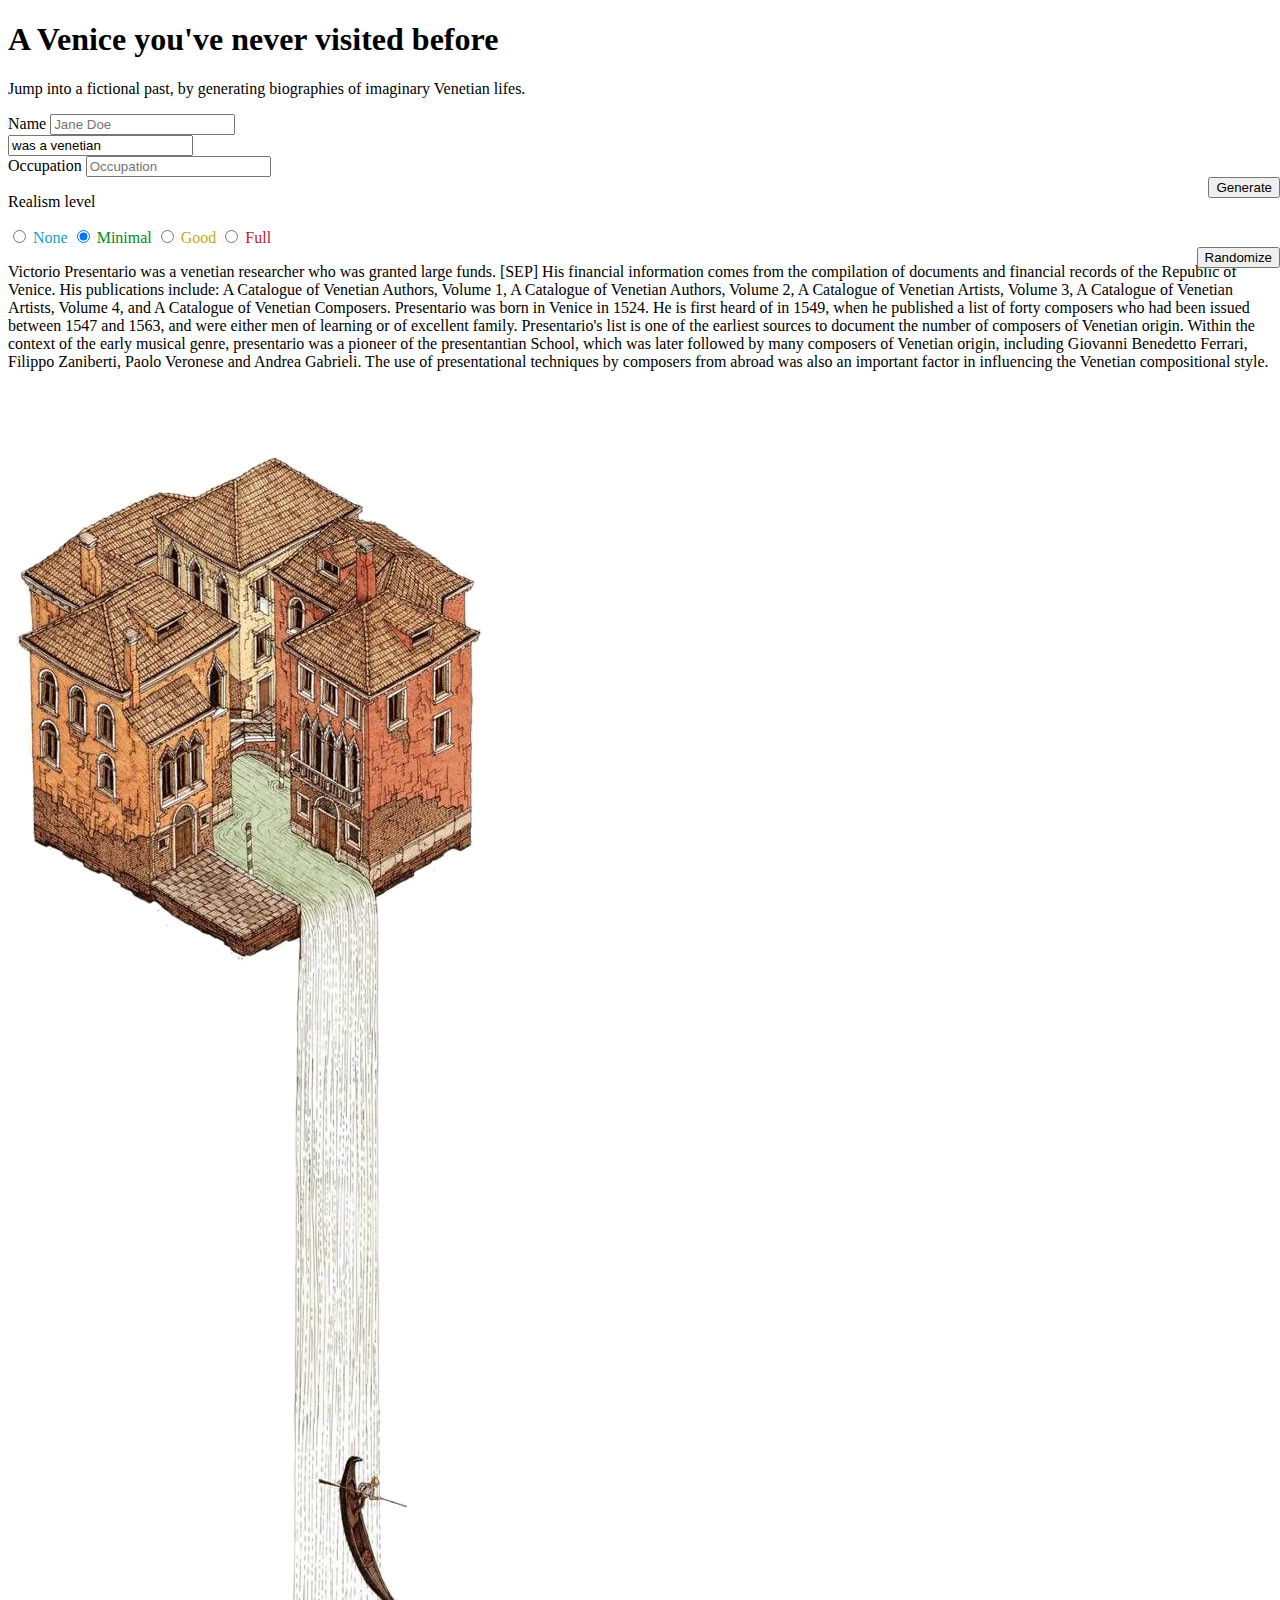
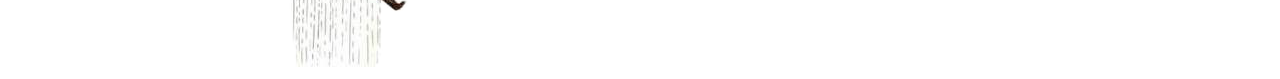
==== templates/index.html @ 96cb83ce "fix requirements" ====
<!DOCTYPE html>
<html lang="en">
  <head>
        <!-- Required meta tags -->
        <meta charset="utf-8">
        <meta name="viewport" content="width=device-width, initial-scale=1, shrink-to-fit=no">

        <title> Venetian biographies </title>


        <!-- Bootstrap CSS -->
        <link rel="stylesheet" href="https://cdn.jsdelivr.net/npm/bootstrap@4.5.3/dist/css/bootstrap.min.css" integrity="sha384-TX8t27EcRE3e/ihU7zmQxVncDAy5uIKz4rEkgIXeMed4M0jlfIDPvg6uqKI2xXr2" crossorigin="anonymous">

        <link rel="stylesheet" href="{{ url_for('static', filename= 'css/main.css') }}">
    </head>
  <body>
    
    <div id="colorsplash"></div>

    <div class="container-md">
        <div class="row">
            <div class="col">


                <div class="mx-auto my-5">
                    <h1>A Venice you've never visited before</h1>
                    <p class="lead">Jump into a fictional past, by generating biographies of imaginary Venetian lifes.</p>
                </div>

                <!-- <div class="row">

                </div> -->


                <form name="generateform" id="generateform" method="POST" action="/"> <!-- class="form-inline"> -->

                    <div class="form-group row">
                        <div class="form-group">
                            <label class="sr-only" for="name">Name</label>
                            <input type="text" class="form-control mb-1 mr-sm-1" id="name" name="name" placeholder="Jane Doe" required>
                        </div>
                    
                        <div class="col-sm-2">
                            <input type="text" readonly class="form-control-plaintext" id="middlePrompt" value="was a venetian">
                        </div>

                        <div class="col-sm-5">
                            <label class="sr-only" for="occupation">Occupation</label>
                            <input type="text" class="form-control mb-1 mr-sm-1" id="occupation" name="occupation" placeholder="Occupation" required>
                        </div>

                        <!-- <div class="form-group row float-sm-right"> -->

                            <!-- <div class="col-sm-auto "> -->
                                <input type="submit" name="action" value="Generate" class="btn btn-primary mb-1" style="position: absolute; right: 0;"></input>
                            <!-- </div> -->
                        <!-- </div> -->

                       

                    </div>


                    <!-- <hr> -->
                    <p class="lead">Realism level</p>    
                    
                    <div class="btn-group col-sm-auto radiochecks" data-toggle="buttons">
                        <label class="btn" style="color:#17a2b8">
                            <input type="radio" name="fidelity" id="fidelity_0" value="0" autocomplete="off"><!-- None --></input>
                            <span class="glyphicon glyphicon-ok">None</span>
                        </label>

                        <label class="btn" style="color:#008a20">
                            <input type="radio" name="fidelity" id="fidelity_1" value="1"  autocomplete="off" checked="checked">
                            <span class="glyphicon glyphicon-ok">Minimal</span>
                        </label>

                        <label class="btn" style="color:#c3ac14">
                            <input type="radio" name="fidelity" id="fidelity_2" value="2" autocomplete="off">
                            <span class="glyphicon glyphicon-ok">Good</span>
                        </label>

                        <label class="btn" style="color:#bd2130">
                            <input type="radio" name="fidelity" id="fidelity_3" value="3" autocomplete="off">
                            <span class="glyphicon glyphicon-ok">Full</span>
                        </label>
                    </div>
                    
                </form>



                 <div class="col-sm-auto" id="randomize-div">
                    <input type="submit" id="randomize-button" name="action" value="Randomize" class="btn btn-dark mb-1" style="position: absolute; right: 0;"></input>
                </div>

                  <div id="biography" class="my-5">
                      <p class="text-justify">Victorio Presentario was a venetian researcher who was granted large funds. [SEP] His financial information comes from the compilation of documents and financial records of the Republic of Venice. His publications include:  A Catalogue of Venetian Authors, Volume 1, A Catalogue of Venetian Authors, Volume 2, A Catalogue of Venetian Artists, Volume 3, A Catalogue of Venetian Artists, Volume 4, and A Catalogue of Venetian Composers.     Presentario was born in Venice in 1524. He is first heard of in 1549, when he published a list of forty composers who had been issued between 1547 and 1563, and were either men of learning or of excellent family. Presentario's list is one of the earliest sources to document the number of composers of Venetian origin. Within the context of the early musical genre, presentario was a pioneer of the presentantian School, which was later followed by many composers of Venetian origin, including Giovanni Benedetto Ferrari, Filippo Zaniberti, Paolo Veronese and Andrea Gabrieli. The use of presentational techniques by composers from abroad was also an important factor in influencing the Venetian compositional style.</p>
                  </div>

            </div>

            <div class="col-md-3" id="decodiv">
                <img class="img-responsive" src="/static/pngegg.png" alt="A drawing of Venice." id="decoration">
            </div>

            <!-- </div> -->
            
        </div>
    </div>
    	

<!-- jQuery & Bootstrap JS -->
<script src="https://code.jquery.com/jquery-3.5.1.slim.min.js" integrity="sha384-DfXdz2htPH0lsSSs5nCTpuj/zy4C+OGpamoFVy38MVBnE+IbbVYUew+OrCXaRkfj" crossorigin="anonymous"></script>
<script src="https://cdn.jsdelivr.net/npm/bootstrap@4.5.3/dist/js/bootstrap.bundle.min.js" integrity="sha384-ho+j7jyWK8fNQe+A12Hb8AhRq26LrZ/JpcUGGOn+Y7RsweNrtN/tE3MoK7ZeZDyx" crossorigin="anonymous"></script>
<script src="//ajax.googleapis.com/ajax/libs/jquery/1.11.1/jquery.min.js"></script>

<!-- Scripts to update the page content with server's response -->
<!-- <script>
function ajaxSend() {
    //Input element
    var input = document.getElementById('randomize-button'); 
    //Content element to show message later
    var content = document.getElementById('biography'); 

    var xhr = new XMLHttpRequest(); //New object created
    
    //Check for state change of this object.
    xhr.onreadystatechange = function() {
        // $('#biography p').html("<p>Success!</p>");
        // if(this.readyState === 4 && this.status === 200) {
        //     //If status is 200, show success.
        //     // content.innerHTML = this.response; 
        //     // content.innerHTML = this.response; 
        //     $('#biography p').html( this.responseText );
        // } else if(this.status === 400) {
        //     //If status is 400, show failure
        //     content.innerHTML = "<p>Failed.</p>"; 

        // } else {
        //     //Else show working on webpage.
        //     content.innerHTML = "<p>Working...</p>" ; 
        // }
        $('#biography p').html( "Hi" );
    }
    //Open a POST request to send data
    xhr.open('GET', '/', true); 
    //Send the input in query url
    xhr.send(); 
}
</script> -->

<!-- Generate -->
<script>
    (function($){
        function processForm( e ){
            $.ajax({
                url: '/',
                dataType: 'text',
                type: 'post',
                contentType: 'application/x-www-form-urlencoded',
                // contentType: 'application/json',
                data: $(this).serialize(),
                success: function( data, textStatus, jQxhr ){
                    $('#biography p').html( data );
                },
                error: function( jqXhr, textStatus, errorThrown ){
                    console.log( errorThrown );
                }
            });

            e.preventDefault();
        }

        $('#generateform').submit( processForm );
    })(jQuery);
</script>

<!-- Randomize -->
<!-- <script>
    (function($){
        function processForm( e ){
            $.ajax({
                url: '/',
                dataType: 'text',
                type: 'get',
                contentType: 'application/x-www-form-urlencoded',
                // contentType: 'application/json',
                data: $(this).serialize(),
                success: function( data, textStatus, jQxhr ){
                    $('#biography p').html( data );
                },
                error: function( jqXhr, textStatus, errorThrown ){
                    console.log( errorThrown );
                }
            });

            e.preventDefault();
        }

        $('#randomizeform').submit( processForm );
    })(jQuery);
</script> -->

<script src="https://code.jquery.com/jquery-3.5.1.min.js"></script>
<script>
$(document).ready(function(){
    $("#randomize-button").click(function(){
        $.get("/random", function(data){
            // Display the returned data in browser
            // $("#biography").text(data);
            var resp = JSON.parse(data);
            var name = document.getElementById("name");
            name.value = resp.name;
            occupation.value = resp.occupation;

        });
    });
});
</script>

  </body>
</html>
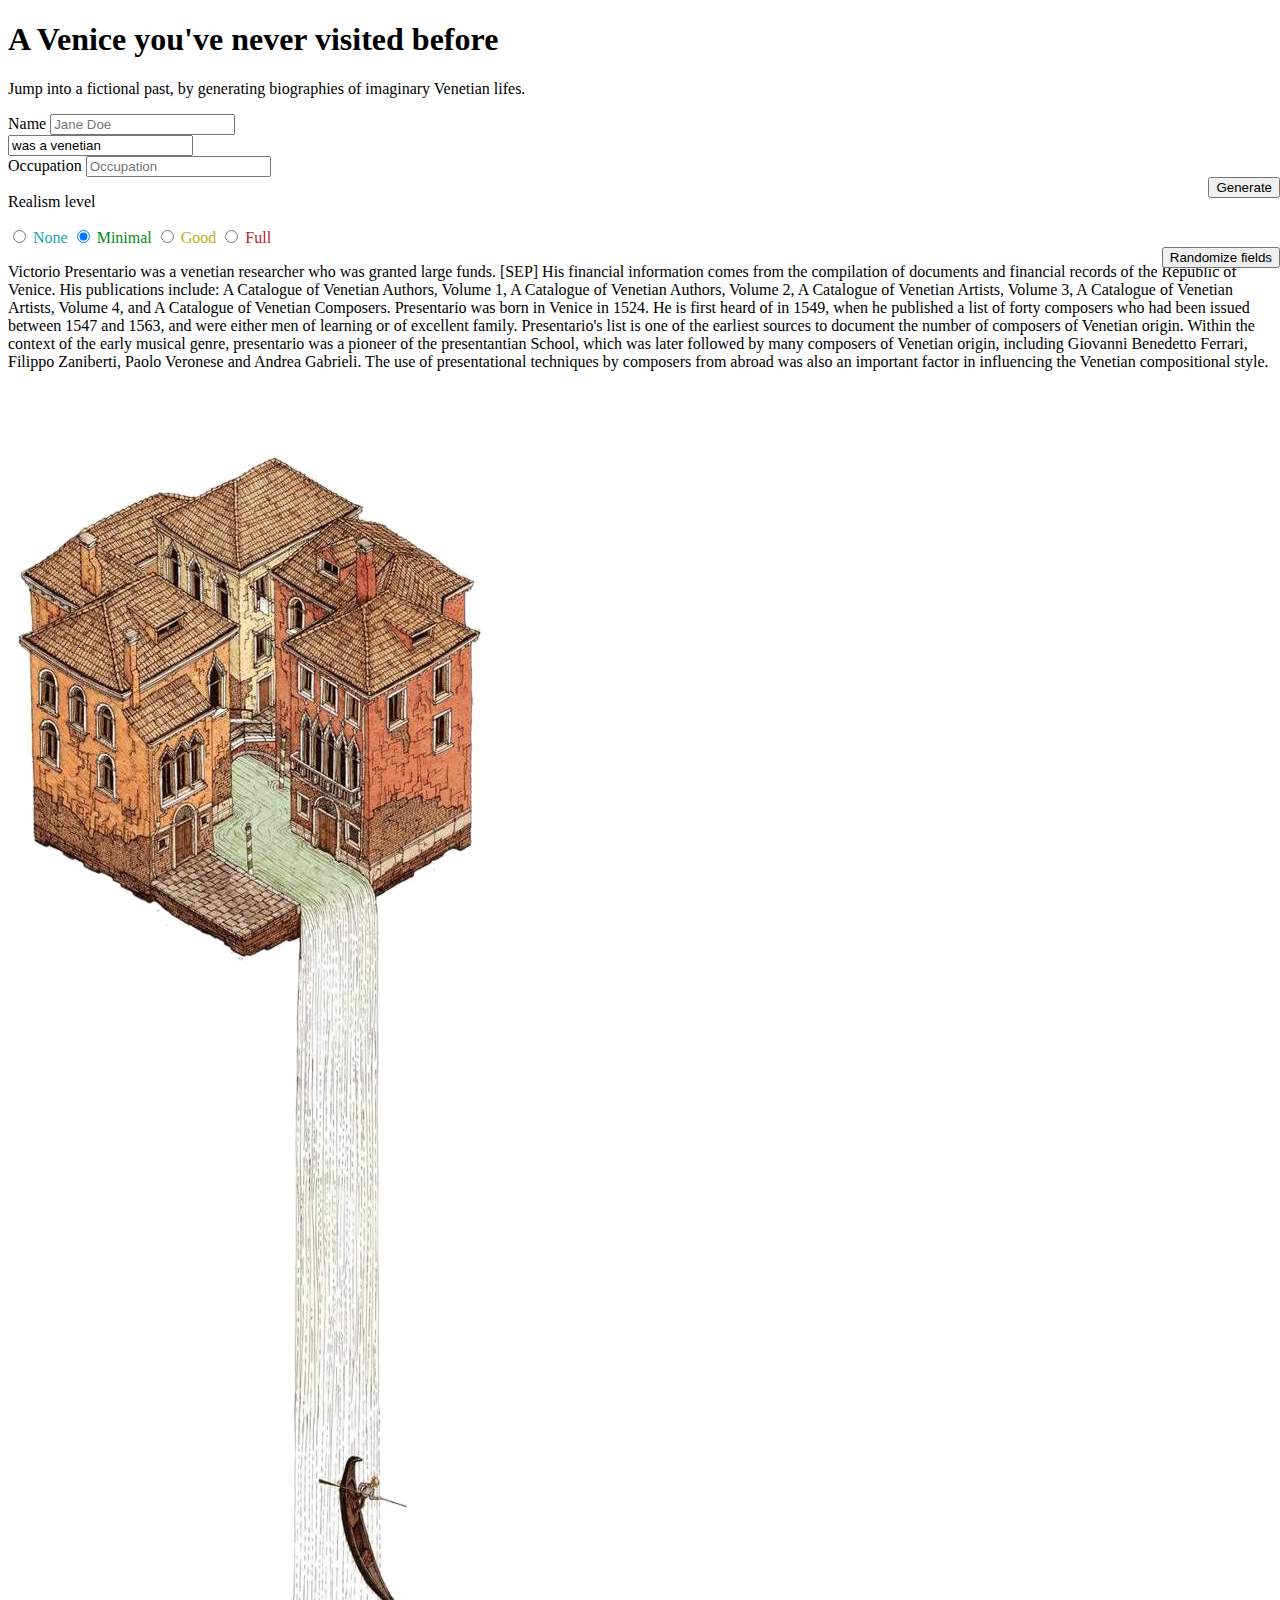
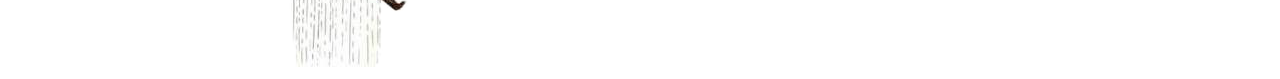
==== commit 2208027b: "link server to API" ====
--- a/templates/index.html
+++ b/templates/index.html
@@ -71,17 +71,17 @@
                         </label>
 
                         <label class="btn" style="color:#008a20">
-                            <input type="radio" name="fidelity" id="fidelity_1" value="1"  autocomplete="off" checked="checked">
+                            <input type="radio" name="fidelity" id="fidelity_1" value="0.25"  autocomplete="off" checked="checked">
                             <span class="glyphicon glyphicon-ok">Minimal</span>
                         </label>
 
                         <label class="btn" style="color:#c3ac14">
-                            <input type="radio" name="fidelity" id="fidelity_2" value="2" autocomplete="off">
+                            <input type="radio" name="fidelity" id="fidelity_2" value="0.5" autocomplete="off">
                             <span class="glyphicon glyphicon-ok">Good</span>
                         </label>
 
                         <label class="btn" style="color:#bd2130">
-                            <input type="radio" name="fidelity" id="fidelity_3" value="3" autocomplete="off">
+                            <input type="radio" name="fidelity" id="fidelity_3" value="0.7" autocomplete="off">
                             <span class="glyphicon glyphicon-ok">Full</span>
                         </label>
                     </div>
@@ -91,7 +91,7 @@
 
 
                  <div class="col-sm-auto" id="randomize-div">
-                    <input type="submit" id="randomize-button" name="action" value="Randomize" class="btn btn-dark mb-1" style="position: absolute; right: 0;"></input>
+                    <input type="submit" id="randomize-button" name="action" value="Randomize fields" class="btn btn-dark mb-1" style="position: absolute; right: 0;"></input>
                 </div>
 
                   <div id="biography" class="my-5">
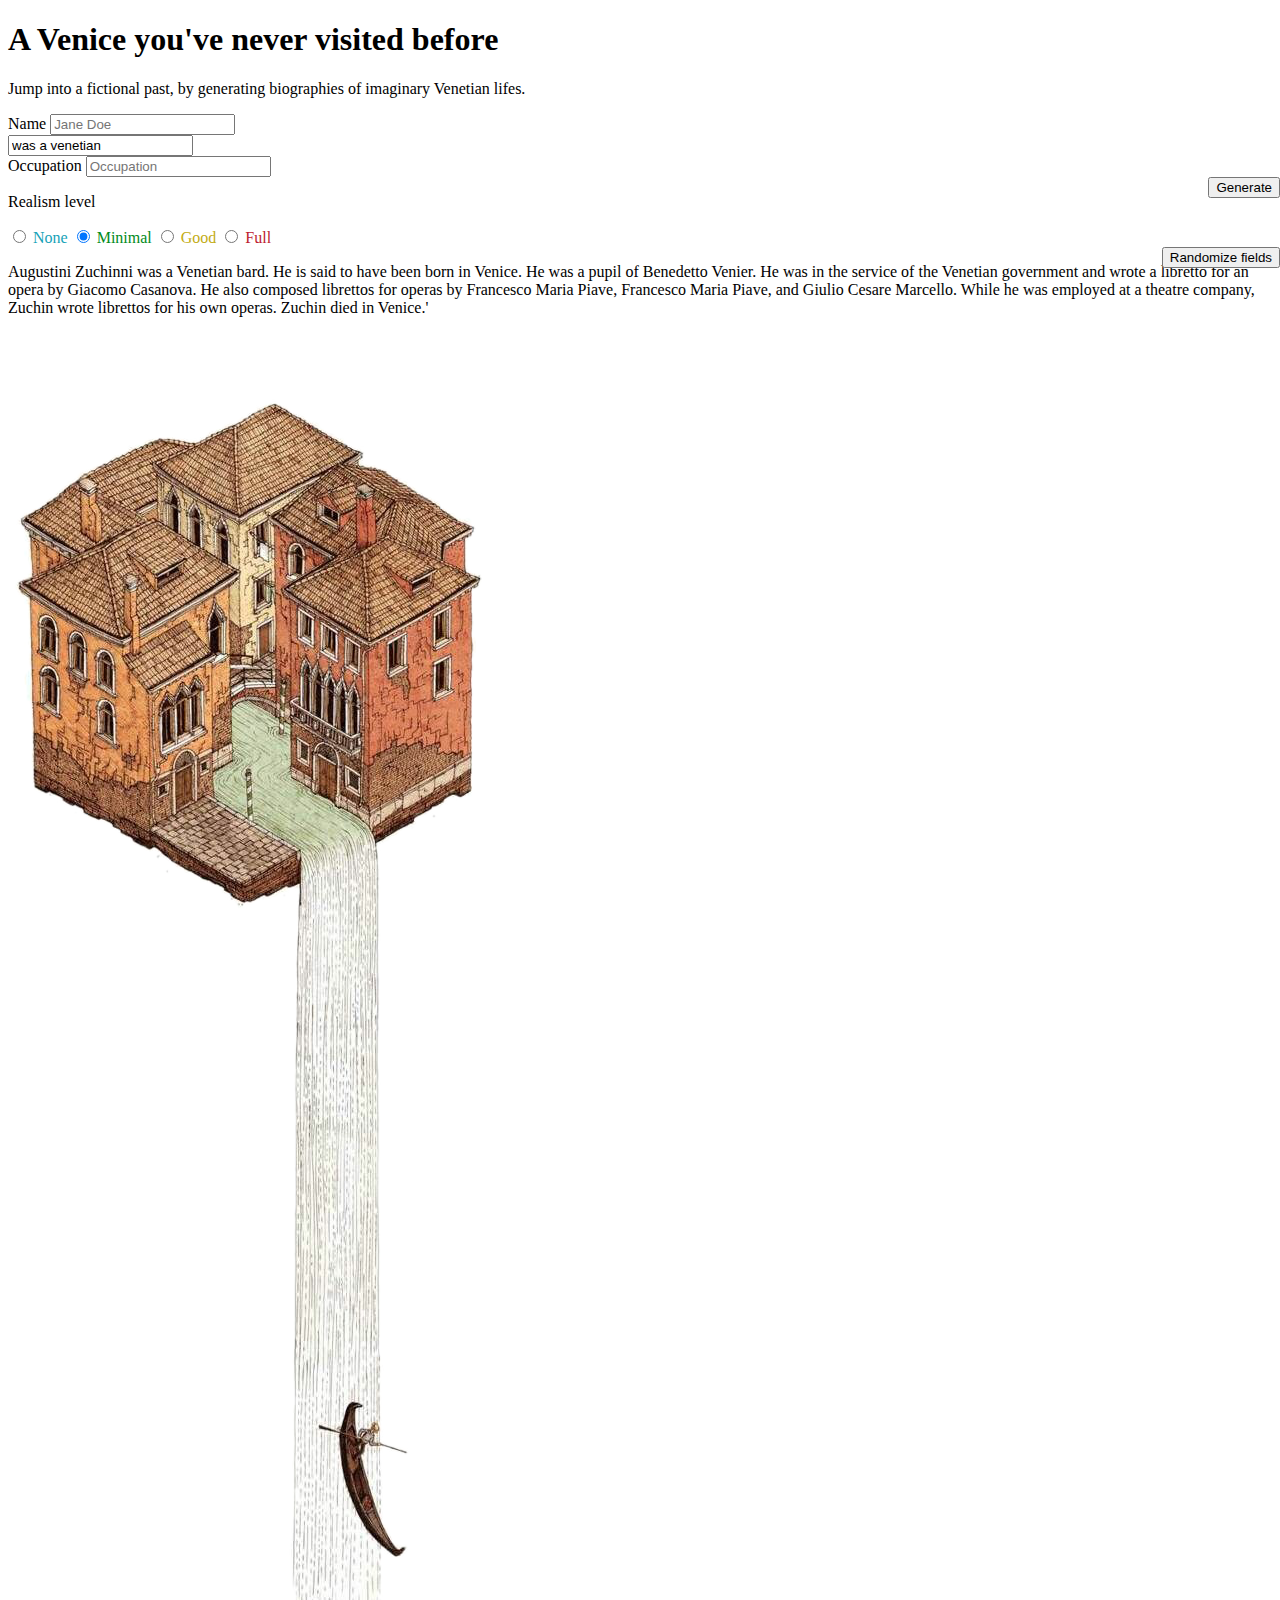
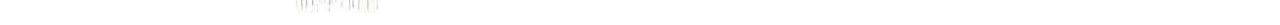
==== commit 7f37639d: "add default bio to server" ====
--- a/templates/index.html
+++ b/templates/index.html
@@ -95,7 +95,7 @@
                 </div>
 
                   <div id="biography" class="my-5">
-                      <p class="text-justify">Victorio Presentario was a venetian researcher who was granted large funds. [SEP] His financial information comes from the compilation of documents and financial records of the Republic of Venice. His publications include:  A Catalogue of Venetian Authors, Volume 1, A Catalogue of Venetian Authors, Volume 2, A Catalogue of Venetian Artists, Volume 3, A Catalogue of Venetian Artists, Volume 4, and A Catalogue of Venetian Composers.     Presentario was born in Venice in 1524. He is first heard of in 1549, when he published a list of forty composers who had been issued between 1547 and 1563, and were either men of learning or of excellent family. Presentario's list is one of the earliest sources to document the number of composers of Venetian origin. Within the context of the early musical genre, presentario was a pioneer of the presentantian School, which was later followed by many composers of Venetian origin, including Giovanni Benedetto Ferrari, Filippo Zaniberti, Paolo Veronese and Andrea Gabrieli. The use of presentational techniques by composers from abroad was also an important factor in influencing the Venetian compositional style.</p>
+                      <p class="text-justify">Augustini Zuchinni was a Venetian bard. He is said to have been born in Venice. He was a pupil of Benedetto Venier. He was in the service of the Venetian government and wrote a libretto for an opera by Giacomo Casanova. He also composed librettos for operas by Francesco Maria Piave, Francesco Maria Piave, and Giulio Cesare Marcello. While he was employed at a theatre company, Zuchin wrote librettos for his own operas. Zuchin died in Venice.'</p>
                   </div>
 
             </div>
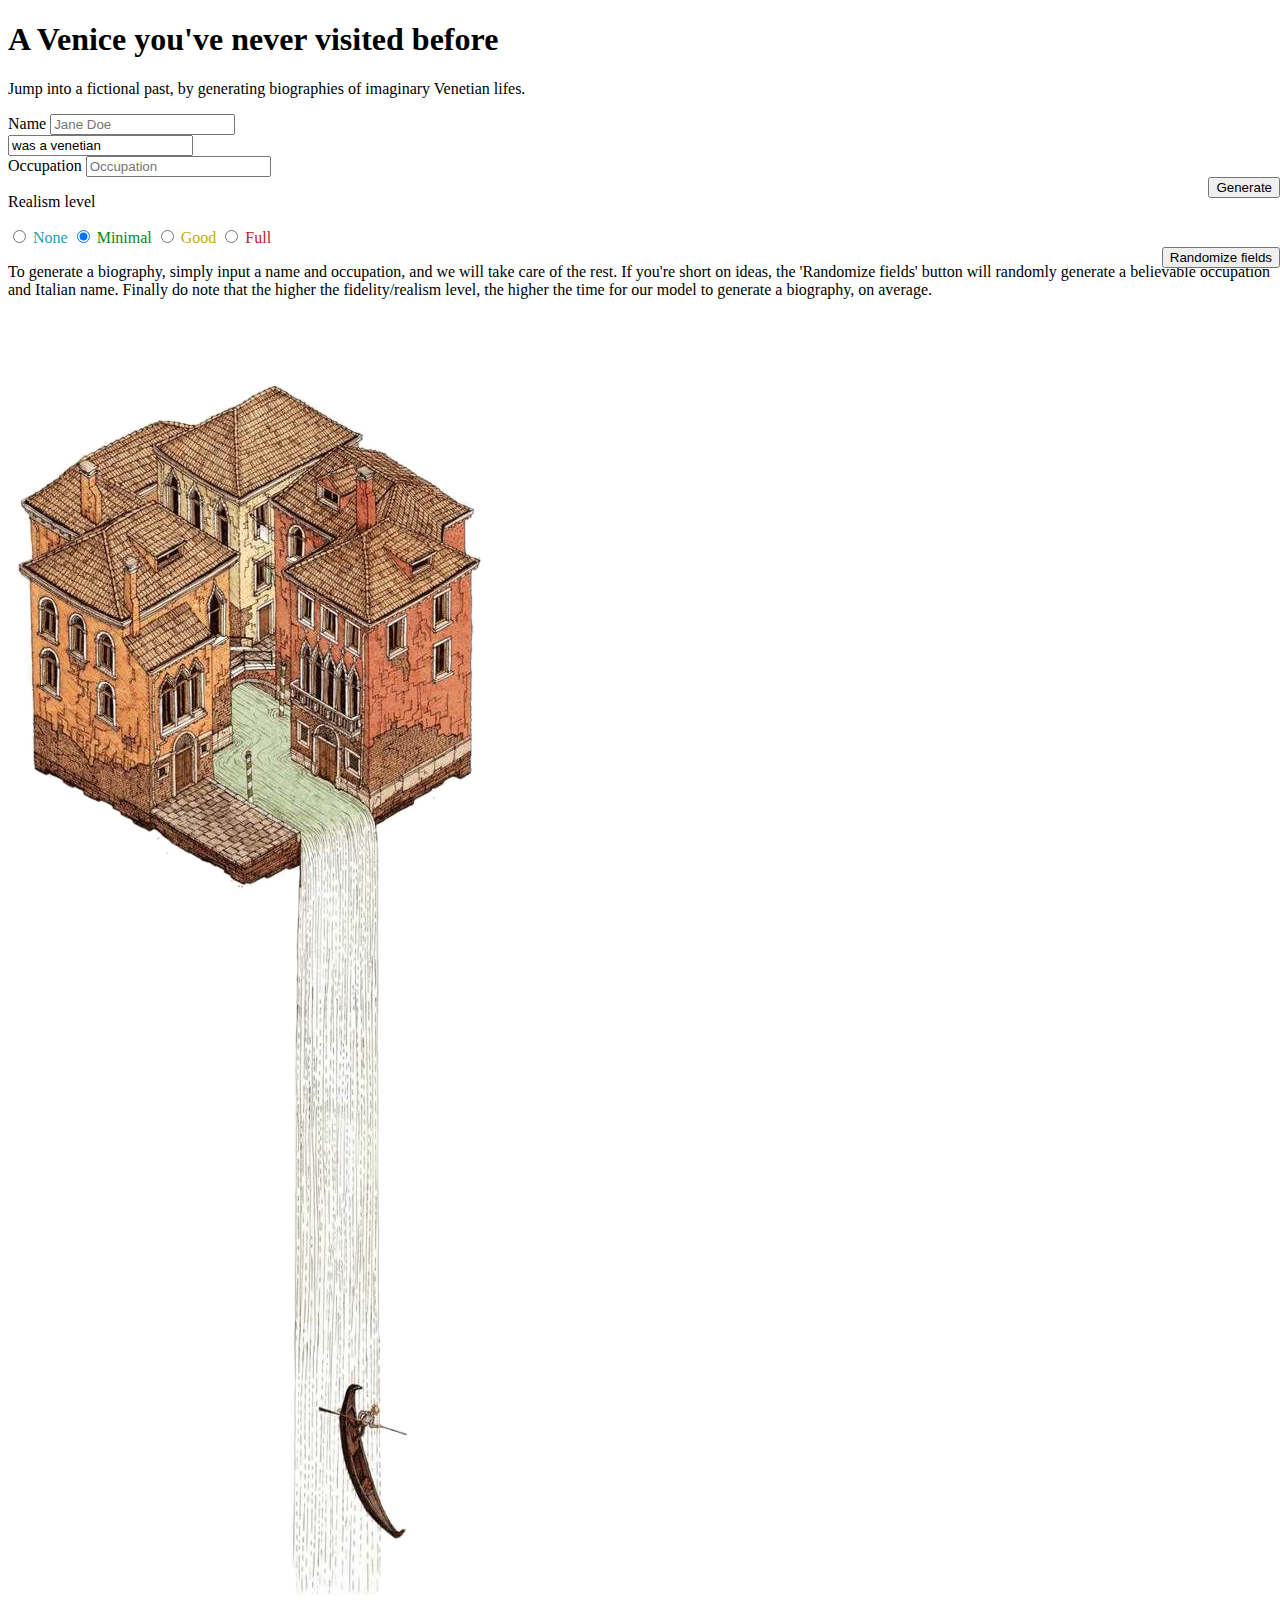
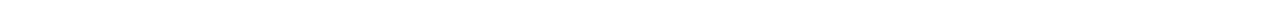
==== commit 8c54ee7a: "several fixes and improvements, mainly to main_generative and interface" ====
--- a/templates/index.html
+++ b/templates/index.html
@@ -95,7 +95,7 @@
                 </div>
 
                   <div id="biography" class="my-5">
-                      <p class="text-justify">Augustini Zuchinni was a Venetian bard. He is said to have been born in Venice. He was a pupil of Benedetto Venier. He was in the service of the Venetian government and wrote a libretto for an opera by Giacomo Casanova. He also composed librettos for operas by Francesco Maria Piave, Francesco Maria Piave, and Giulio Cesare Marcello. While he was employed at a theatre company, Zuchin wrote librettos for his own operas. Zuchin died in Venice.'</p>
+                      <p class="text-justify">To generate a biography, simply input a name and occupation, and we will take care of the rest. If you're short on ideas, the 'Randomize fields' button will randomly generate a believable occupation and Italian name. Finally do note that the higher the fidelity/realism level, the higher the time for our model to generate a biography, on average.</p>
                   </div>
 
             </div>
@@ -107,117 +107,59 @@
             <!-- </div> -->
             
         </div>
+        <div id="loading-background"></div>
+        <div id="loading"></div>
     </div>
     	
 
-<!-- jQuery & Bootstrap JS -->
-<script src="https://code.jquery.com/jquery-3.5.1.slim.min.js" integrity="sha384-DfXdz2htPH0lsSSs5nCTpuj/zy4C+OGpamoFVy38MVBnE+IbbVYUew+OrCXaRkfj" crossorigin="anonymous"></script>
-<script src="https://cdn.jsdelivr.net/npm/bootstrap@4.5.3/dist/js/bootstrap.bundle.min.js" integrity="sha384-ho+j7jyWK8fNQe+A12Hb8AhRq26LrZ/JpcUGGOn+Y7RsweNrtN/tE3MoK7ZeZDyx" crossorigin="anonymous"></script>
-<script src="//ajax.googleapis.com/ajax/libs/jquery/1.11.1/jquery.min.js"></script>
+    <!-- jQuery & Bootstrap JS -->
+    <script src="https://code.jquery.com/jquery-3.5.1.slim.min.js" integrity="sha384-DfXdz2htPH0lsSSs5nCTpuj/zy4C+OGpamoFVy38MVBnE+IbbVYUew+OrCXaRkfj" crossorigin="anonymous"></script>
+    <script src="https://cdn.jsdelivr.net/npm/bootstrap@4.5.3/dist/js/bootstrap.bundle.min.js" integrity="sha384-ho+j7jyWK8fNQe+A12Hb8AhRq26LrZ/JpcUGGOn+Y7RsweNrtN/tE3MoK7ZeZDyx" crossorigin="anonymous"></script>
+    <script src="//ajax.googleapis.com/ajax/libs/jquery/1.11.1/jquery.min.js"></script>
 
-<!-- Scripts to update the page content with server's response -->
-<!-- <script>
-function ajaxSend() {
-    //Input element
-    var input = document.getElementById('randomize-button'); 
-    //Content element to show message later
-    var content = document.getElementById('biography'); 
+    <!-- Generate -->
+    <script>
+        (function($){
+            function processForm( e ){
+                $('#loading, #loading-background').fadeIn();
+                $.ajax({
+                    url: '/',
+                    dataType: 'text',
+                    type: 'post',
+                    contentType: 'application/x-www-form-urlencoded',
+                    // contentType: 'application/json',
+                    data: $(this).serialize(),
+                    success: function( data, textStatus, jQxhr ){
+                        $('#loading, #loading-background').fadeOut();
+                        $('#biography p').html( data );
+                    },
+                    error: function( jqXhr, textStatus, errorThrown ){
+                        console.log( errorThrown );
+                    }
+                });
 
-    var xhr = new XMLHttpRequest(); //New object created
-    
-    //Check for state change of this object.
-    xhr.onreadystatechange = function() {
-        // $('#biography p').html("<p>Success!</p>");
-        // if(this.readyState === 4 && this.status === 200) {
-        //     //If status is 200, show success.
-        //     // content.innerHTML = this.response; 
-        //     // content.innerHTML = this.response; 
-        //     $('#biography p').html( this.responseText );
-        // } else if(this.status === 400) {
-        //     //If status is 400, show failure
-        //     content.innerHTML = "<p>Failed.</p>"; 
+                e.preventDefault();
+            }
 
-        // } else {
-        //     //Else show working on webpage.
-        //     content.innerHTML = "<p>Working...</p>" ; 
-        // }
-        $('#biography p').html( "Hi" );
-    }
-    //Open a POST request to send data
-    xhr.open('GET', '/', true); 
-    //Send the input in query url
-    xhr.send(); 
-}
-</script> -->
+            $('#generateform').submit( processForm );
+        })(jQuery);
+    </script>
 
-<!-- Generate -->
-<script>
-    (function($){
-        function processForm( e ){
-            $.ajax({
-                url: '/',
-                dataType: 'text',
-                type: 'post',
-                contentType: 'application/x-www-form-urlencoded',
-                // contentType: 'application/json',
-                data: $(this).serialize(),
-                success: function( data, textStatus, jQxhr ){
-                    $('#biography p').html( data );
-                },
-                error: function( jqXhr, textStatus, errorThrown ){
-                    console.log( errorThrown );
-                }
+    <script src="https://code.jquery.com/jquery-3.5.1.min.js"></script>
+    <script>
+    $(document).ready(function(){
+        $("#randomize-button").click(function(){
+            $.get("/random", function(data){
+                // Display the returned data in browser
+                var resp = JSON.parse(data);
+                var name = document.getElementById("name");
+                name.value = resp.name;
+                occupation.value = resp.occupation;
+
             });
-
-            e.preventDefault();
-        }
-
-        $('#generateform').submit( processForm );
-    })(jQuery);
-</script>
-
-<!-- Randomize -->
-<!-- <script>
-    (function($){
-        function processForm( e ){
-            $.ajax({
-                url: '/',
-                dataType: 'text',
-                type: 'get',
-                contentType: 'application/x-www-form-urlencoded',
-                // contentType: 'application/json',
-                data: $(this).serialize(),
-                success: function( data, textStatus, jQxhr ){
-                    $('#biography p').html( data );
-                },
-                error: function( jqXhr, textStatus, errorThrown ){
-                    console.log( errorThrown );
-                }
-            });
-
-            e.preventDefault();
-        }
-
-        $('#randomizeform').submit( processForm );
-    })(jQuery);
-</script> -->
-
-<script src="https://code.jquery.com/jquery-3.5.1.min.js"></script>
-<script>
-$(document).ready(function(){
-    $("#randomize-button").click(function(){
-        $.get("/random", function(data){
-            // Display the returned data in browser
-            // $("#biography").text(data);
-            var resp = JSON.parse(data);
-            var name = document.getElementById("name");
-            name.value = resp.name;
-            occupation.value = resp.occupation;
-
         });
     });
-});
-</script>
+    </script>
 
   </body>
 </html>
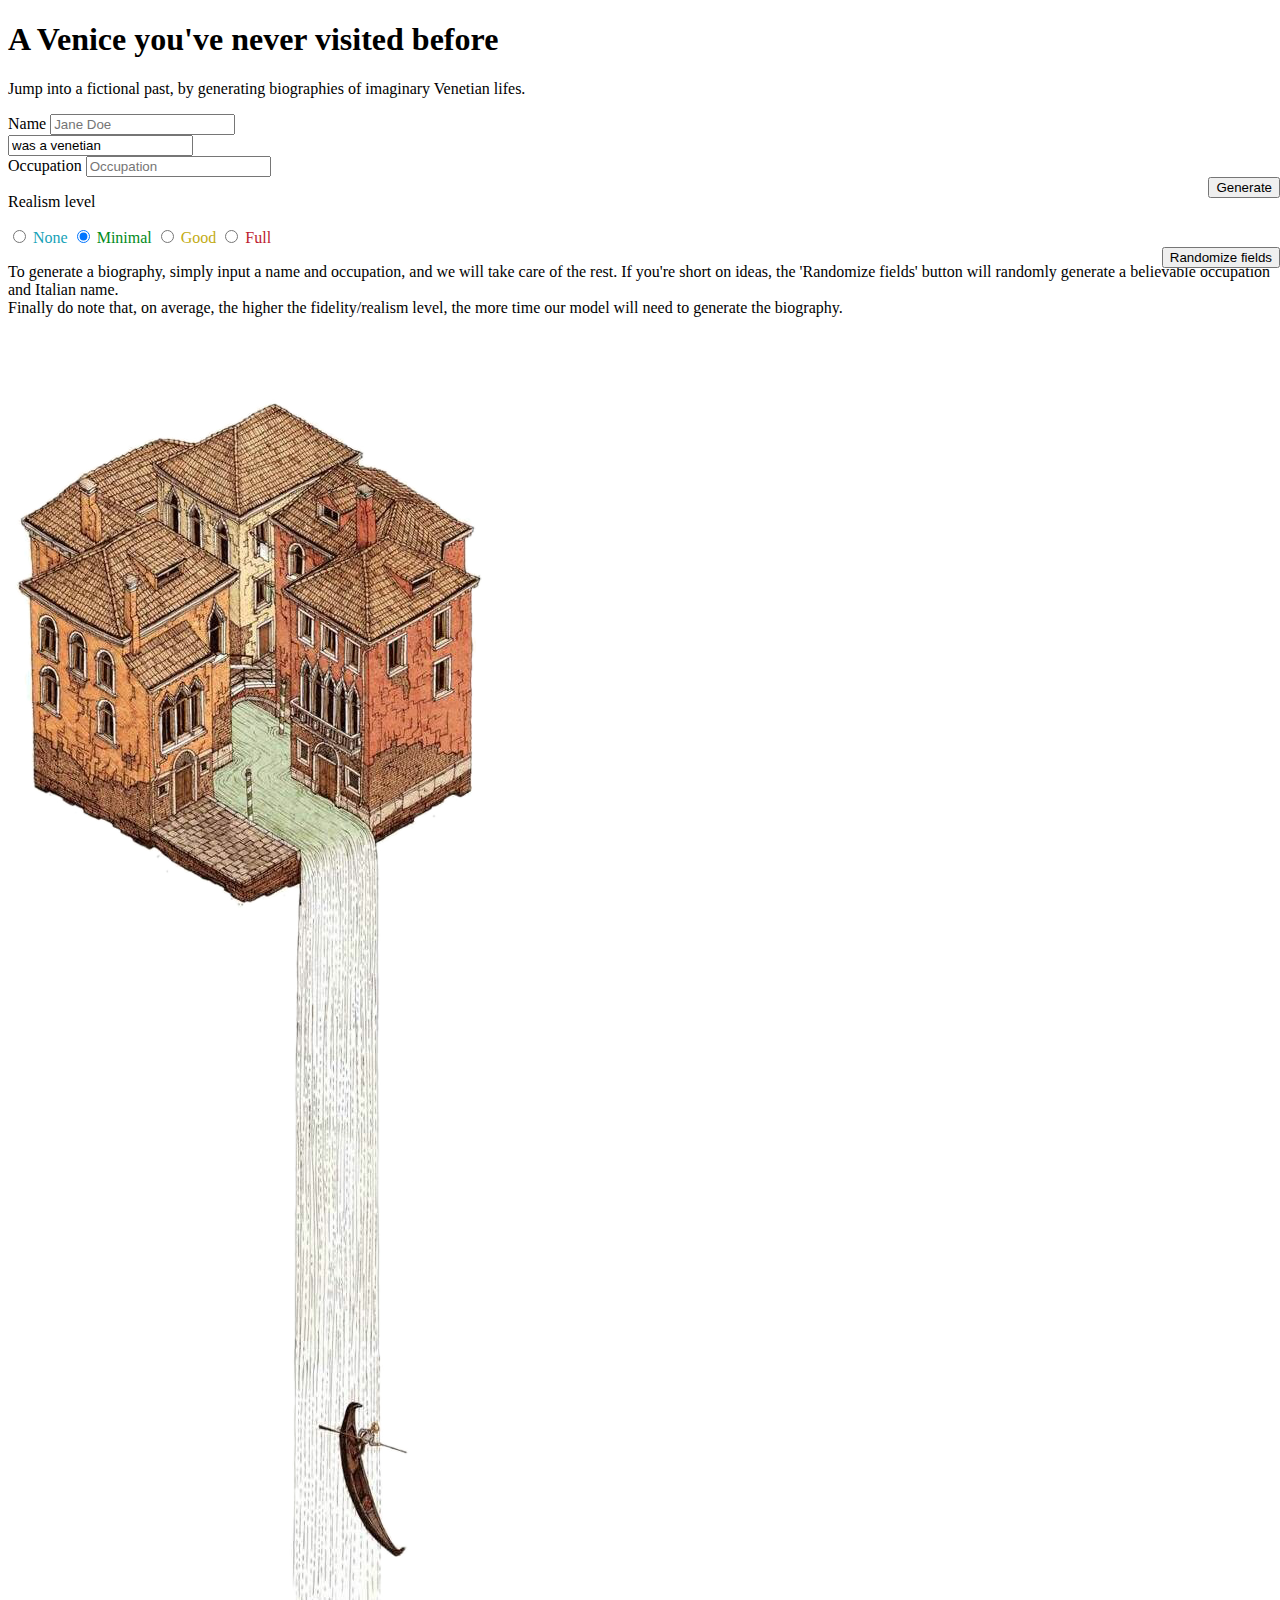
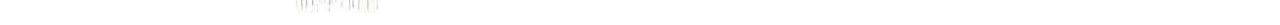
==== commit 3afc00d3: "small interface improvements" ====
--- a/templates/index.html
+++ b/templates/index.html
@@ -95,7 +95,7 @@
                 </div>
 
                   <div id="biography" class="my-5">
-                      <p class="text-justify">To generate a biography, simply input a name and occupation, and we will take care of the rest. If you're short on ideas, the 'Randomize fields' button will randomly generate a believable occupation and Italian name. Finally do note that the higher the fidelity/realism level, the higher the time for our model to generate a biography, on average.</p>
+                      <p class="text-justify">To generate a biography, simply input a name and occupation, and we will take care of the rest. If you're short on ideas, the 'Randomize fields' button will randomly generate a believable occupation and Italian name. <br/> Finally do note that, on average, the higher the fidelity/realism level, the more time our model will need to generate the biography.</p>
                   </div>
 
             </div>
